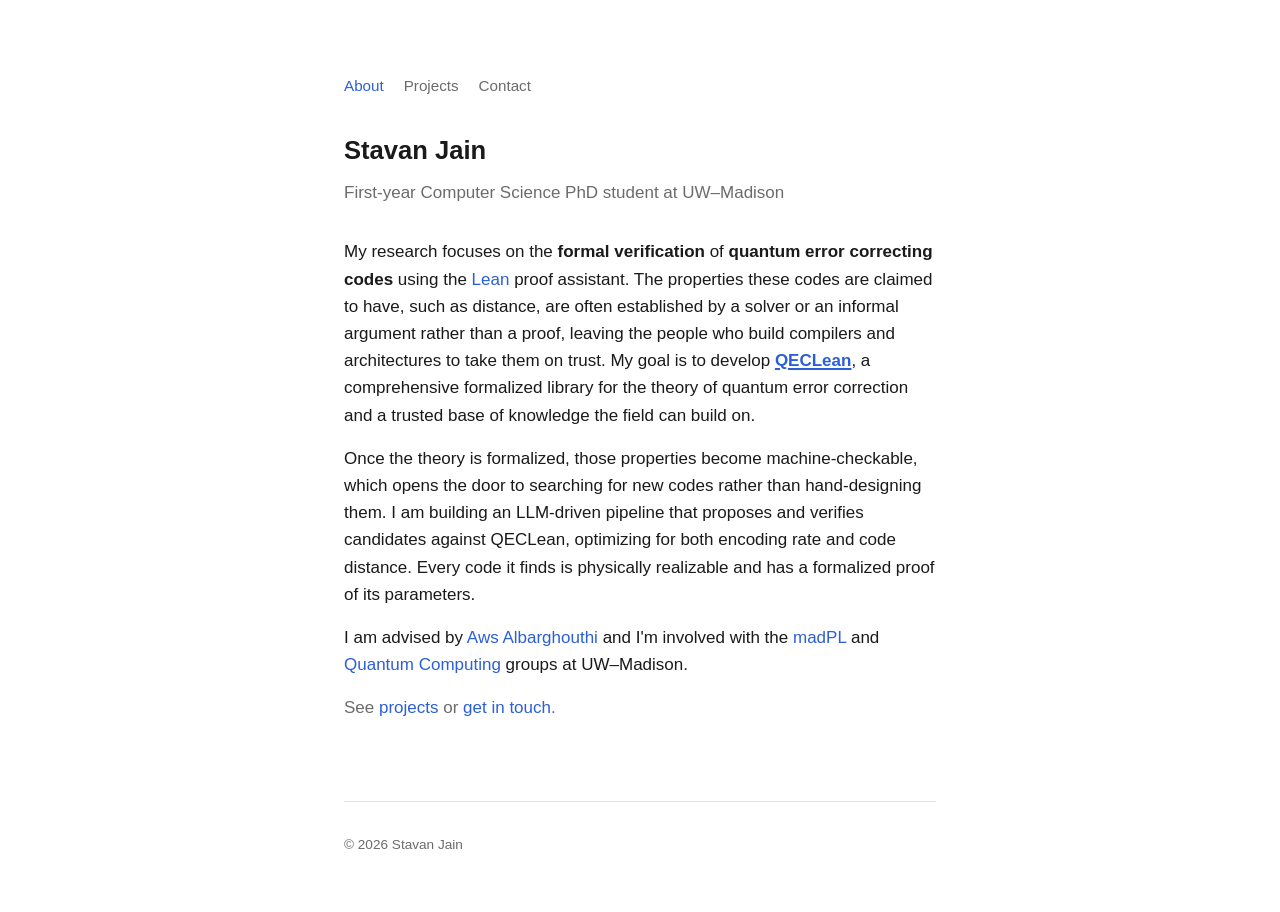
==== index.html @ 8afebfef "Initial commit: personal site Static three-page site (About, Projects, Contact) with no build step. " ====
<!DOCTYPE html>
<html lang="en">
<head>
  <meta charset="UTF-8">
  <meta name="viewport" content="width=device-width, initial-scale=1.0">
  <title>Stavan Jain</title>
  <meta name="description" content="Stavan Jain — CS PhD student at UW–Madison working on formal verification of quantum error correcting codes in the Lean proof assistant.">
  <link rel="icon" href="favicon.svg" type="image/svg+xml">
  <link rel="stylesheet" href="style.css">
</head>
<body>
  <div class="wrap">
    <header class="site-header">
      <nav class="site-nav">
        <a href="index.html" class="active">About</a>
        <a href="projects.html">Projects</a>
        <a href="contact.html">Contact</a>
      </nav>
    </header>

    <main>
      <h1>Stavan Jain</h1>
      <p class="subtitle">First-year Computer Science PhD student at UW–Madison</p>

      <p>
        My research focuses on the <strong>formal verification</strong> of <strong>quantum error correcting codes</strong> using the <a href="https://lean-lang.org/">Lean</a> proof assistant. The properties these codes are claimed to have, such as distance, are often established by a solver or an informal argument rather than a proof, leaving the people who build compilers and architectures to take them on trust. My goal is to develop <a href="https://github.com/Stavan-Jain/QECLean" class="link-primary">QECLean</a>, a comprehensive formalized library for the theory of quantum error correction and a trusted base of knowledge the field can build on.
      </p>

      <p>
        Once the theory is formalized, those properties become machine-checkable, which opens the door to searching for new codes rather than hand-designing them. I am building an LLM-driven pipeline that proposes and verifies candidates against QECLean, optimizing for both encoding rate and code distance. Every code it finds is physically realizable and has a formalized proof of its parameters.
      </p>

      <p>
        I am advised by <a href="https://pages.cs.wisc.edu/~aws/">Aws Albarghouthi</a> and I'm involved with the <a href="https://madpl.cs.wisc.edu/">madPL</a> and <a href="https://quantum.cs.wisc.edu/">Quantum Computing</a> groups at UW–Madison.
      </p>

      <p class="muted">
        See <a href="projects.html">projects</a> or <a href="contact.html">get in touch</a>.
      </p>
    </main>
    <footer class="site-footer">
      &copy; <span id="year">2026</span> Stavan Jain
    </footer>
  </div>
  <script>document.getElementById("year").textContent = new Date().getFullYear();</script>
</body>
</html>
---- style.css ----
:root {
  color-scheme: light dark;
  --color-bg: #ffffff;
  --color-text: #1a1a1a;
  --color-muted: #6b6b6b;
  --color-border: #e5e5e5;
  --color-accent: #2b5fd9;
  --measure: 640px;
}

@media (prefers-color-scheme: dark) {
  :root {
    --color-bg: #141414;
    --color-text: #e6e6e6;
    --color-muted: #9b9b9b;
    --color-border: #2b2b2b;
    --color-accent: #7aa2f7;
  }

  /* No accent colour clears 3:1 against body text on a dark background while
     staying readable on it, so links in content need a non-colour cue here.
     Nav links sit outside main; entry titles are bold, standalone, and read
     as headings, so both are identifiable without one. */
  main a {
    text-decoration: underline;
    text-underline-offset: 2px;
  }

  main .entry-title a {
    text-decoration: none;
  }
}

* {
  box-sizing: border-box;
}

html {
  -webkit-text-size-adjust: 100%;
}

body {
  margin: 0;
  background: var(--color-bg);
  color: var(--color-text);
  font-family: -apple-system, BlinkMacSystemFont, "Segoe UI", Helvetica, Arial, sans-serif;
  font-size: 17px;
  line-height: 1.6;
  -webkit-font-smoothing: antialiased;
}

.wrap {
  max-width: var(--measure);
  margin: 0 auto;
  padding: 0 24px;
}

a {
  color: var(--color-accent);
  text-decoration: none;
}

a:hover {
  text-decoration: underline;
}

/* Primary link — the one link on a page that should draw the eye. */
a.link-primary {
  font-weight: 600;
  text-decoration: underline;
  text-decoration-thickness: 1.5px;
  text-underline-offset: 2px;
}

a.link-primary:hover {
  text-decoration-thickness: 2.5px;
}

/* Header / nav */

header.site-header {
  padding: 56px 0 24px;
}

.site-title {
  font-size: 1.1rem;
  font-weight: 600;
  color: var(--color-text);
}

.site-title:hover {
  text-decoration: none;
  color: var(--color-accent);
}

nav.site-nav {
  margin-top: 18px;
  display: flex;
  gap: 20px;
  flex-wrap: wrap;
}

nav.site-nav a {
  color: var(--color-muted);
  font-size: 0.95rem;
}

nav.site-nav a:hover,
nav.site-nav a.active {
  color: var(--color-accent);
}

/* Main content */

main {
  padding: 8px 0 64px;
  min-height: 40vh;
}

h1 {
  font-size: 1.6rem;
  margin: 0 0 8px;
}

h2 {
  font-size: 1.15rem;
  margin: 40px 0 8px;
}

p {
  margin: 0 0 16px;
}

.subtitle {
  color: var(--color-muted);
  margin-bottom: 32px;
}

.muted {
  color: var(--color-muted);
}

/* Lists (projects, blog, links) */

.entry-list {
  list-style: none;
  margin: 32px 0 0;
  padding: 0;
}

.entry {
  padding: 20px 0;
  border-top: 1px solid var(--color-border);
}

.entry:first-child {
  border-top: none;
  padding-top: 0;
}

.entry-title {
  font-weight: 600;
  margin: 0 0 4px;
}

.entry-meta {
  color: var(--color-muted);
  font-size: 0.9rem;
  margin: 0 0 6px;
}

.entry-desc {
  margin: 0;
}

.stub {
  display: inline-block;
  margin-top: 6px;
  font-size: 0.8rem;
  color: var(--color-muted);
  border: 1px dashed var(--color-border);
  border-radius: 4px;
  padding: 2px 8px;
}

/* Contact */

.contact-list {
  list-style: none;
  margin: 0;
  padding: 0;
}

.contact-list li {
  padding: 10px 0;
  border-top: 1px solid var(--color-border);
}

.contact-list li:first-child {
  border-top: none;
}

.contact-label {
  display: inline-block;
  width: 90px;
  color: var(--color-muted);
  font-size: 0.9rem;
}

/* Footer */

footer.site-footer {
  padding: 32px 0 56px;
  border-top: 1px solid var(--color-border);
  color: var(--color-muted);
  font-size: 0.85rem;
}

/* Blog post */

.post-header {
  margin-bottom: 32px;
}

.back-link {
  display: inline-block;
  margin-bottom: 24px;
  font-size: 0.9rem;
}
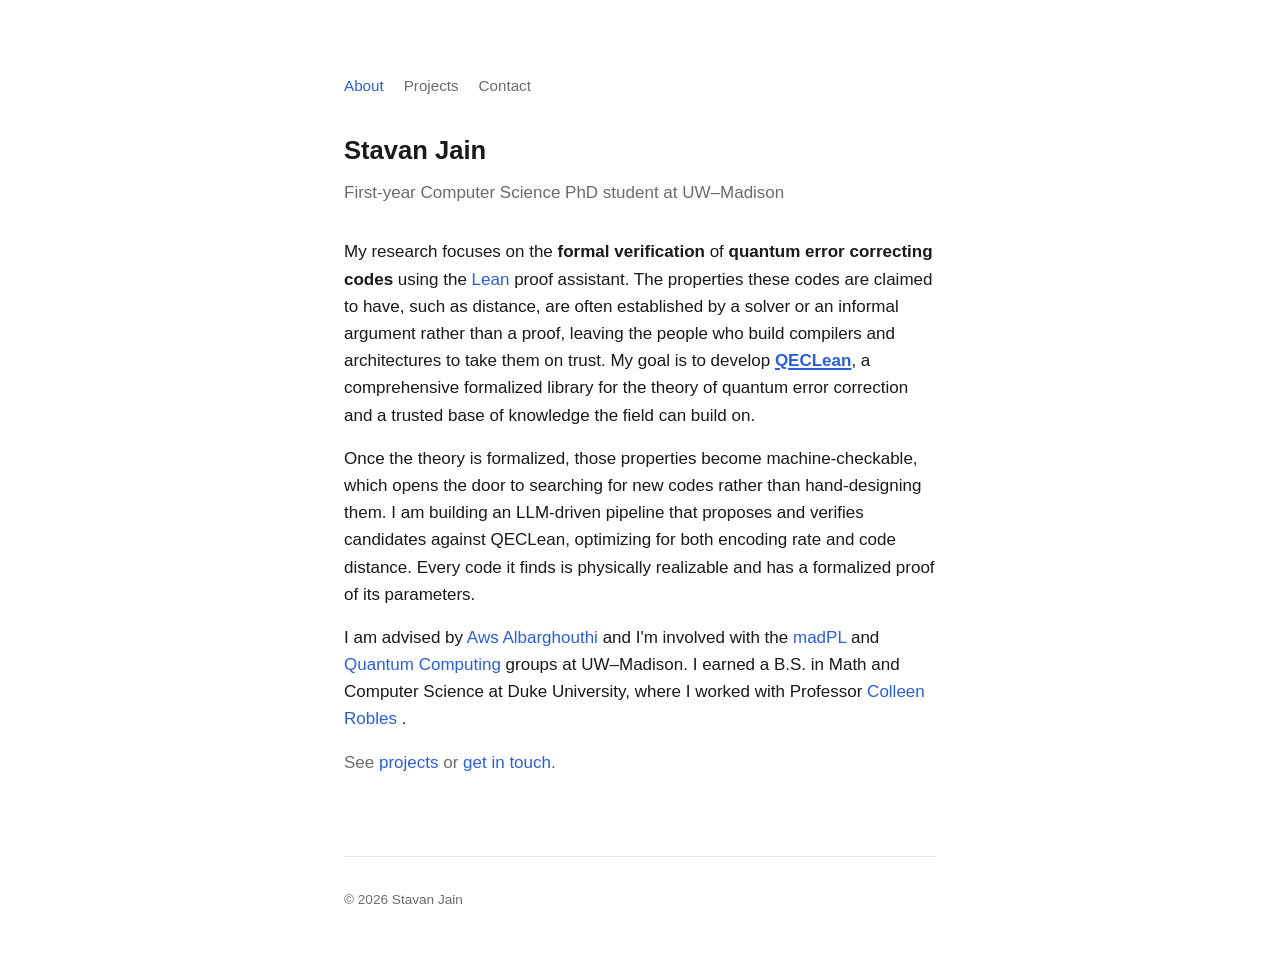
==== commit 87156784: "Add Duke affiliation" ====
--- a/index.html
+++ b/index.html
@@ -3,10 +3,44 @@
 <head>
   <meta charset="UTF-8">
   <meta name="viewport" content="width=device-width, initial-scale=1.0">
-  <title>Stavan Jain</title>
+  <title>Stavan Jain — Quantum Error Correction in Lean</title>
   <meta name="description" content="Stavan Jain — CS PhD student at UW–Madison working on formal verification of quantum error correcting codes in the Lean proof assistant.">
+  <link rel="canonical" href="https://stavan-jain.github.io/">
+  <meta property="og:type" content="profile">
+  <meta property="og:url" content="https://stavan-jain.github.io/">
+  <meta property="og:title" content="Stavan Jain — Quantum Error Correction in Lean">
+  <meta property="og:description" content="CS PhD student at UW–Madison working on formal verification of quantum error correcting codes in the Lean proof assistant.">
+  <meta name="twitter:card" content="summary">
   <link rel="icon" href="favicon.svg" type="image/svg+xml">
   <link rel="stylesheet" href="style.css">
+  <script type="application/ld+json">
+  {
+    "@context": "https://schema.org",
+    "@type": "Person",
+    "name": "Stavan Jain",
+    "url": "https://stavan-jain.github.io/",
+    "jobTitle": "PhD Student in Computer Science",
+    "affiliation": {
+      "@type": "CollegeOrUniversity",
+      "name": "University of Wisconsin–Madison"
+    },
+    "alumniOf": {
+      "@type": "CollegeOrUniversity",
+      "name": "Duke University"
+    },
+    "knowsAbout": [
+      "Quantum error correction",
+      "Formal verification",
+      "Lean theorem prover",
+      "Quantum computing",
+      "Interactive theorem proving"
+    ],
+    "sameAs": [
+      "https://github.com/Stavan-Jain",
+      "https://www.linkedin.com/in/stavan-jain-558605217/"
+    ]
+  }
+  </script>
 </head>
 <body>
   <div class="wrap">
@@ -31,8 +65,12 @@
       </p>
 
       <p>
-        I am advised by <a href="https://pages.cs.wisc.edu/~aws/">Aws Albarghouthi</a> and I'm involved with the <a href="https://madpl.cs.wisc.edu/">madPL</a> and <a href="https://quantum.cs.wisc.edu/">Quantum Computing</a> groups at UW–Madison.
+        I am advised by <a href="https://pages.cs.wisc.edu/~aws/">Aws Albarghouthi</a> and I'm involved with the <a href="https://madpl.cs.wisc.edu/">madPL</a> and <a href="https://quantum.cs.wisc.edu/">Quantum Computing</a> groups at UW–Madison. I earned a B.S. in Math and Computer Science at Duke University, where I worked with Professor <a href="https://sites.google.com/view/prof-colleen-robles/introduction"> Colleen Robles </a>.
       </p>
+
+      
+
+
 
       <p class="muted">
         See <a href="projects.html">projects</a> or <a href="contact.html">get in touch</a>.
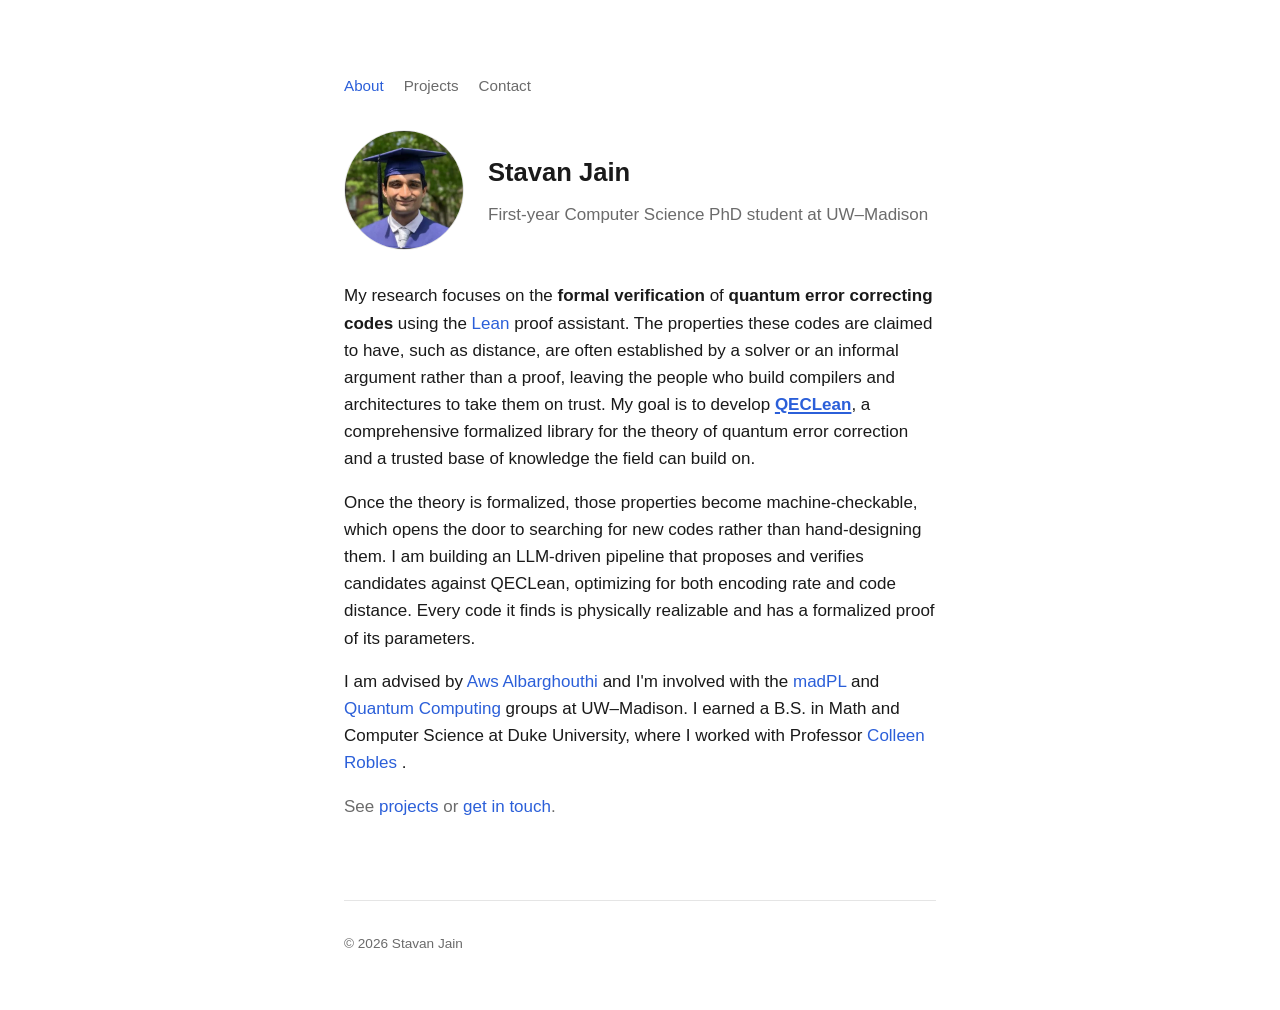
==== commit 7891dfa8: "Add headshot to about page Circular 120px photo beside the name, stacking below 480px. Also referenc" ====
--- a/index.html
+++ b/index.html
@@ -10,6 +10,7 @@
   <meta property="og:url" content="https://stavan-jain.github.io/">
   <meta property="og:title" content="Stavan Jain — Quantum Error Correction in Lean">
   <meta property="og:description" content="CS PhD student at UW–Madison working on formal verification of quantum error correcting codes in the Lean proof assistant.">
+  <meta property="og:image" content="https://stavan-jain.github.io/headshot.jpg">
   <meta name="twitter:card" content="summary">
   <link rel="icon" href="favicon.svg" type="image/svg+xml">
   <link rel="stylesheet" href="style.css">
@@ -19,6 +20,7 @@
     "@type": "Person",
     "name": "Stavan Jain",
     "url": "https://stavan-jain.github.io/",
+    "image": "https://stavan-jain.github.io/headshot.jpg",
     "jobTitle": "PhD Student in Computer Science",
     "affiliation": {
       "@type": "CollegeOrUniversity",
@@ -53,8 +55,14 @@
     </header>
 
     <main>
-      <h1>Stavan Jain</h1>
-      <p class="subtitle">First-year Computer Science PhD student at UW–Madison</p>
+      <div class="intro">
+        <img class="headshot" src="headshot.jpg" width="120" height="120"
+             alt="Stavan Jain in graduation cap and gown">
+        <div class="intro-text">
+          <h1>Stavan Jain</h1>
+          <p class="subtitle">First-year Computer Science PhD student at UW–Madison</p>
+        </div>
+      </div>
 
       <p>
         My research focuses on the <strong>formal verification</strong> of <strong>quantum error correcting codes</strong> using the <a href="https://lean-lang.org/">Lean</a> proof assistant. The properties these codes are claimed to have, such as distance, are often established by a solver or an informal argument rather than a proof, leaving the people who build compilers and architectures to take them on trust. My goal is to develop <a href="https://github.com/Stavan-Jain/QECLean" class="link-primary">QECLean</a>, a comprehensive formalized library for the theory of quantum error correction and a trusted base of knowledge the field can build on.
--- a/style.css
+++ b/style.css
@@ -136,6 +136,41 @@
   margin-bottom: 32px;
 }
 
+/* Intro — headshot beside the name, stacking on narrow screens. */
+
+.intro {
+  display: flex;
+  align-items: center;
+  gap: 24px;
+  margin-bottom: 32px;
+}
+
+.intro .subtitle {
+  margin-bottom: 0;
+}
+
+.headshot {
+  flex: none;
+  width: 120px;
+  height: 120px;
+  border-radius: 50%;
+  object-fit: cover;
+  border: 1px solid var(--color-border);
+}
+
+@media (max-width: 480px) {
+  .intro {
+    flex-direction: column;
+    align-items: flex-start;
+    gap: 16px;
+  }
+
+  .headshot {
+    width: 96px;
+    height: 96px;
+  }
+}
+
 .muted {
   color: var(--color-muted);
 }
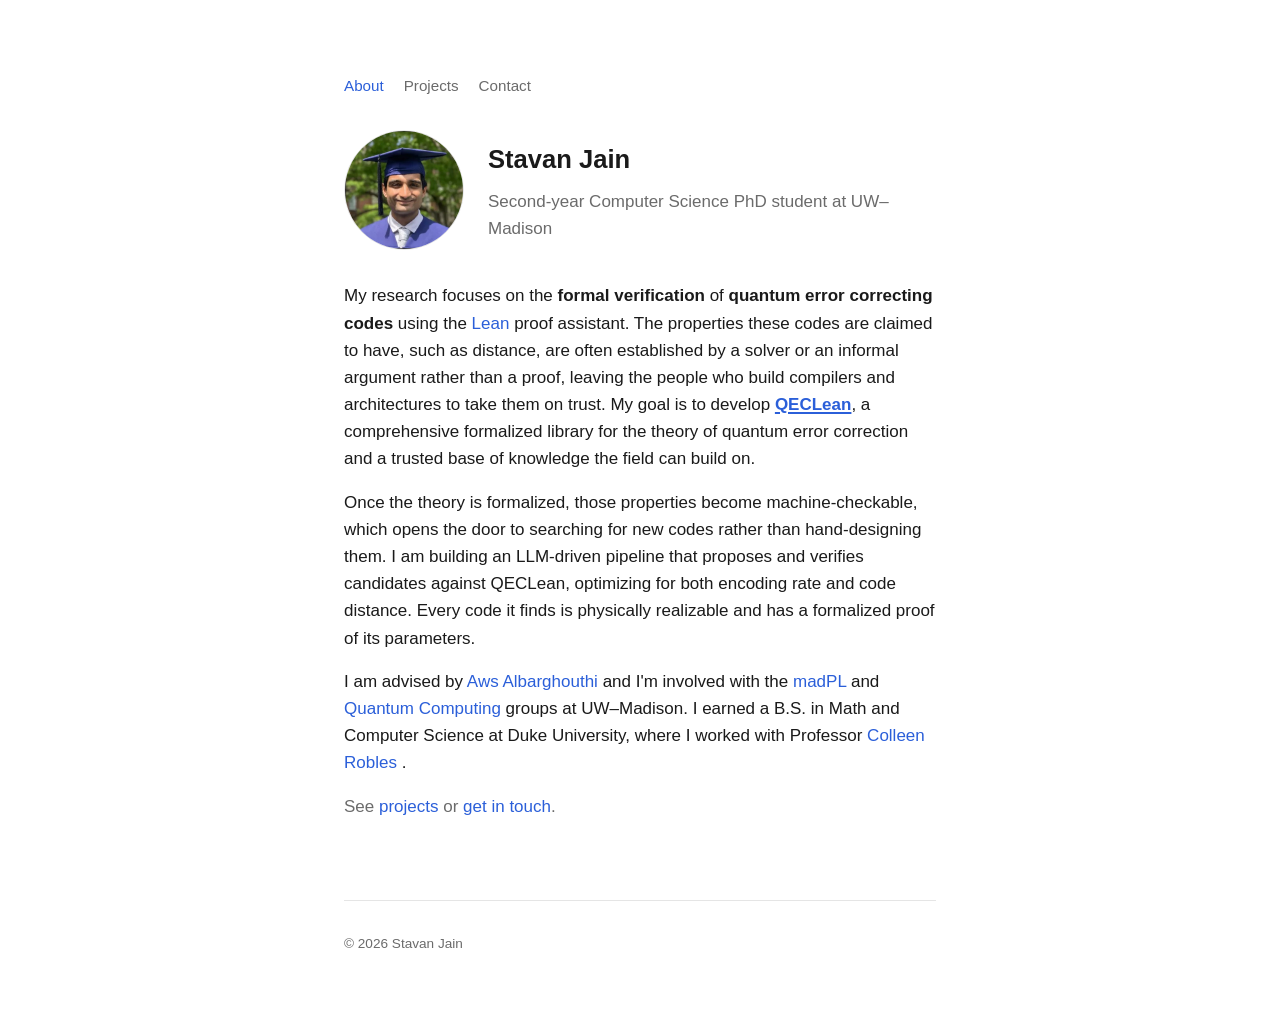
==== commit 3244bae0: "Updates year of PhD and reorders projects" ====
--- a/index.html
+++ b/index.html
@@ -60,7 +60,7 @@
              alt="Stavan Jain in graduation cap and gown">
         <div class="intro-text">
           <h1>Stavan Jain</h1>
-          <p class="subtitle">First-year Computer Science PhD student at UW–Madison</p>
+          <p class="subtitle">Second-year Computer Science PhD student at UW–Madison</p>
         </div>
       </div>
 
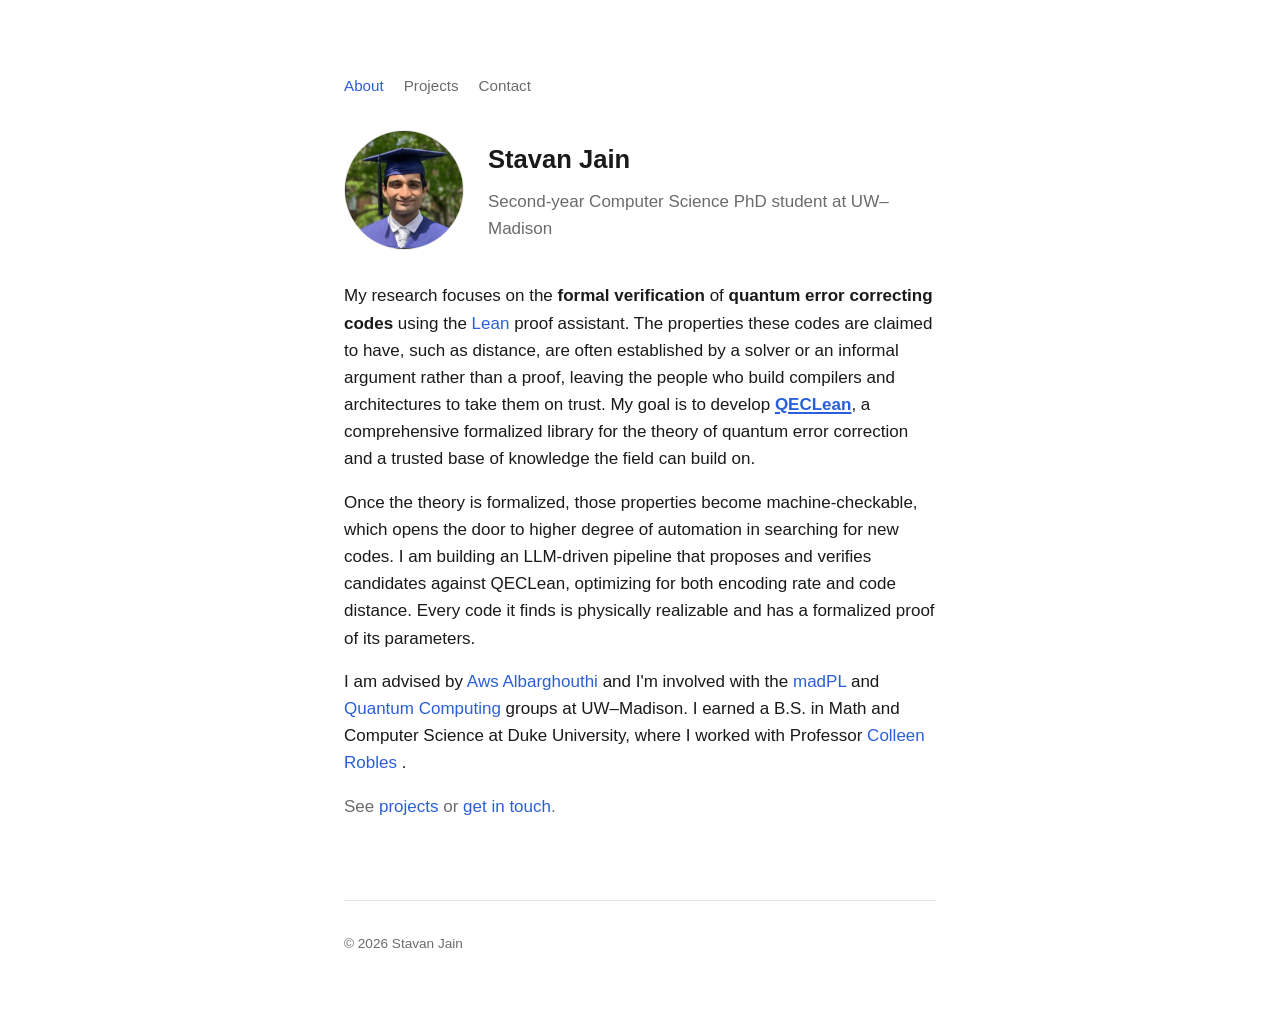
==== commit 45b951af: "change wording in intro" ====
--- a/index.html
+++ b/index.html
@@ -69,7 +69,7 @@
       </p>
 
       <p>
-        Once the theory is formalized, those properties become machine-checkable, which opens the door to searching for new codes rather than hand-designing them. I am building an LLM-driven pipeline that proposes and verifies candidates against QECLean, optimizing for both encoding rate and code distance. Every code it finds is physically realizable and has a formalized proof of its parameters.
+        Once the theory is formalized, those properties become machine-checkable, which opens the door to higher degree of automation in searching for new codes. I am building an LLM-driven pipeline that proposes and verifies candidates against QECLean, optimizing for both encoding rate and code distance. Every code it finds is physically realizable and has a formalized proof of its parameters.
       </p>
 
       <p>
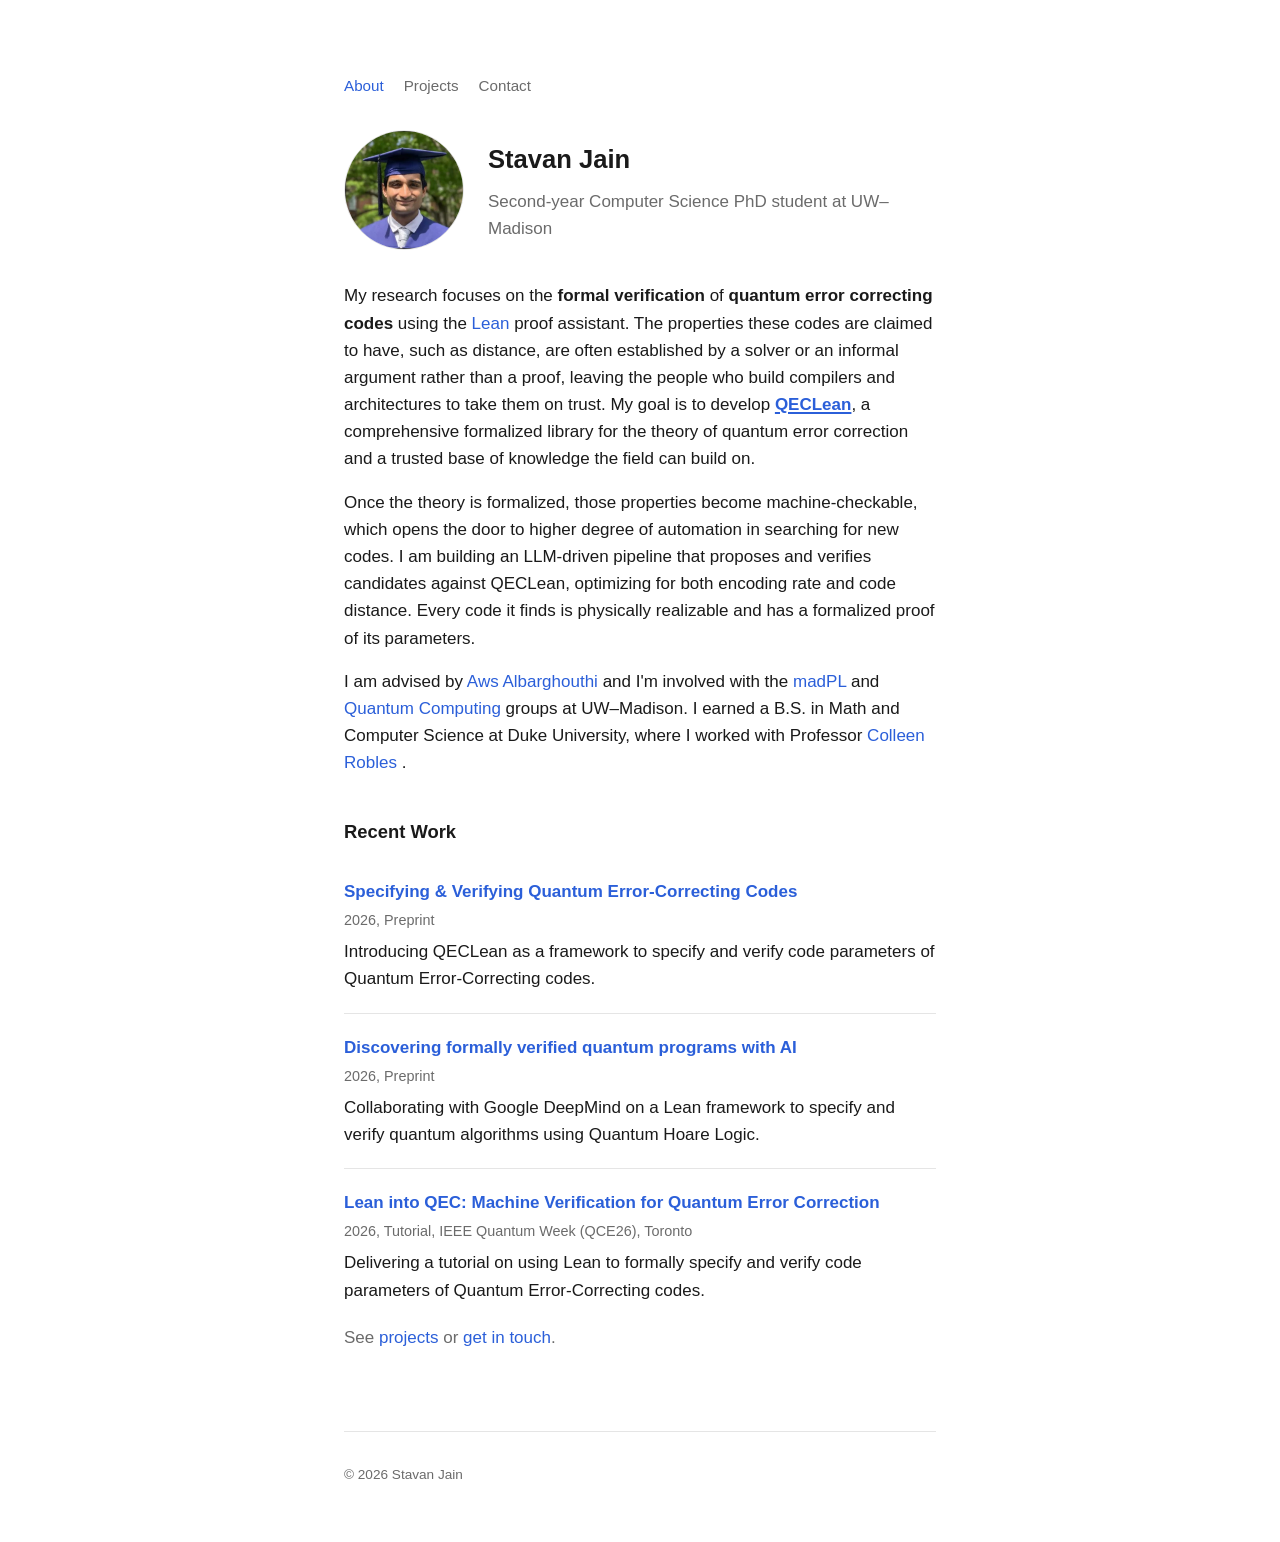
==== commit 1dd838b2: "adds preprints and tutorial" ====
--- a/index.html
+++ b/index.html
@@ -76,9 +76,32 @@
         I am advised by <a href="https://pages.cs.wisc.edu/~aws/">Aws Albarghouthi</a> and I'm involved with the <a href="https://madpl.cs.wisc.edu/">madPL</a> and <a href="https://quantum.cs.wisc.edu/">Quantum Computing</a> groups at UW–Madison. I earned a B.S. in Math and Computer Science at Duke University, where I worked with Professor <a href="https://sites.google.com/view/prof-colleen-robles/introduction"> Colleen Robles </a>.
       </p>
 
-      
+      <h2>Recent Work</h2>
+      <ul class="entry-list">
+        <li class="entry">
+          <p class="entry-title"><a href="https://arxiv.org/abs/2611.21236">Specifying &amp; Verifying Quantum Error-Correcting Codes</a></p>
+          <p class="entry-meta">2026, Preprint</p>
+          <p class="entry-desc">
+            Introducing QECLean as a framework to specify and verify code parameters of Quantum Error-Correcting codes. 
+          </p>
+        </li>
 
+        <li class="entry">
+          <p class="entry-title"><a href="https://arxiv.org/abs/2611.09822">Discovering formally verified quantum programs with AI</a></p>
+          <p class="entry-meta">2026, Preprint</p>
+          <p class="entry-desc">
+            Collaborating with Google DeepMind on a Lean framework to specify and verify quantum algorithms using Quantum Hoare Logic. 
+          </p>
+        </li>
 
+        <li class="entry">
+          <p class="entry-title"><a href="https://stavan-jain.github.io/lean-into-qec-site/">Lean into QEC: Machine Verification for Quantum Error Correction</a></p>
+          <p class="entry-meta">2026, Tutorial, IEEE Quantum Week (QCE26), Toronto</p>
+          <p class="entry-desc">
+            Delivering a tutorial on using Lean to formally specify and verify code parameters of Quantum Error-Correcting codes. 
+          </p>
+        </li>
+      </ul>
 
       <p class="muted">
         See <a href="projects.html">projects</a> or <a href="contact.html">get in touch</a>.
